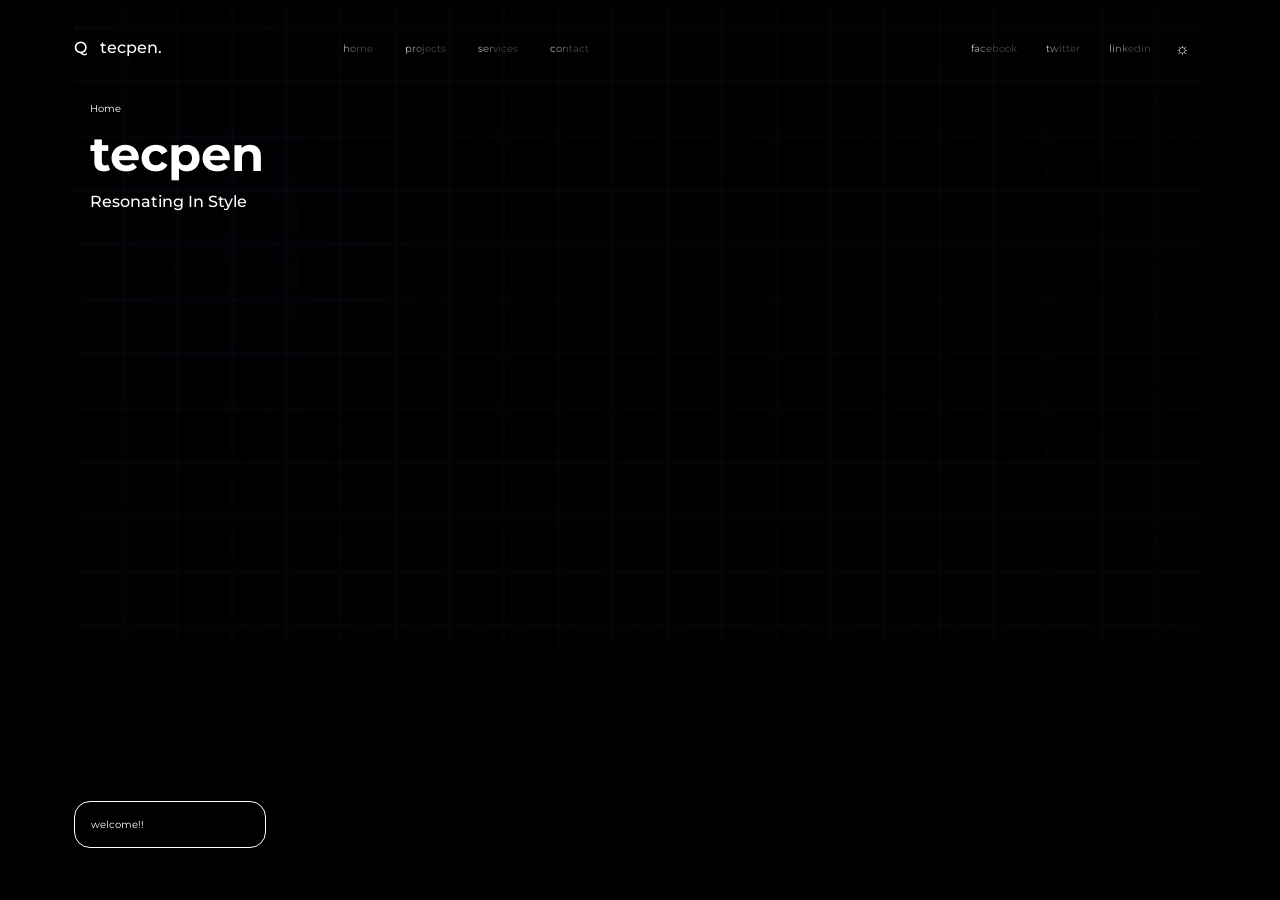
==== index.html @ 7b7effd6 "three js implemented" ====
<!DOCTYPE html>
<html lang="en">

<head>
    <meta charset="UTF-8">
    <meta http-equiv="X-UA-Compatible" content="IE=edge">
    <meta name="viewport" content="width=device-width, initial-scale=1.0">
    <link rel='stylesheet' href="./css/navigation.css">
    <link rel='stylesheet' href="./css/style.css">
    <link rel='stylesheet' href="./css/layout.css">
    <link rel='stylesheet' href="./css/modal.css">
    <link rel='icon' href='./public/favicon/logo (3).png'>
    <link
        href="https://fonts.googleapis.com/css2?family=Inter:ital,opsz,wght@0,14..32,100..900;1,14..32,100..900&family=Montserrat:ital,wght@0,100..900;1,100..900&display=swap"
        rel="stylesheet">
    <link href="https://fonts.googleapis.com/css2?family=Rubik+Mono+One&display=swap" rel="stylesheet">
    <title>tecpen.</title>
</head>

<body>
    <img class="gridImage" src="./public/background.jpg" alt="">
    <!-- Navigation Bar -->
    <div class="navigation">
        <div class="left">
            <h4>
               Q
            </h4>
            <a href="http://www.tecpen.co">tecpen.</a>

            <!-- <h5>
                resonating the future in style
            </h5> -->
        </div>
        <div class="right">
            <div class="items">
                <h5 id="home">home</h5>
                <h5 id="projects">projects</h5>
                <h5 id="services">services</h5>
                <h5 id="contact">contact</h5>
            </div>
    
            <div class="media">
                <h5>facebook</h5>
                <h5>twitter</h5>
                <h5>linkedin</h5>
            </div>
        </div>
        <div class="theme-button">☼</div>
    </div>
    <!-- Main Container  -->
    <div class="container">
        <div class="effect"></div>
        <!-- Left Column (Sidebar) -->
        <div class="sidebar">
            <div class="top">
                <h2 id="sidebar-heading">Home</h2>
                <h1 id="sidebar-title">tecpen</h1>
                <h4 id="sidebar-subtitle">Resonating In Style</h4>
            </div>

            <div id="bottom">
                welcome!!
            <!-- Categories for Projects will go here -->
            </div>
   
        </div>

        <!-- Right Column (Content) -->
        <div class="content">
            
            <!-- <h2>Main Content</h2>
            <p>This is where the main content goes.</p> -->
        </div>
    </div>


    <script src="js/main.js"></script>
    <script src="js/projectPage.js"></script>
    <script src="js/servicePage.js"></script>
    <script type="module" src="js/pageNavigator.js"></script>
</body>

</html>
---- css/navigation.css ----
:root{
    --primary-color : #000000;
    --sidebar : darkgrey;
    --rectangle : #8F72E3;
    --inverse : white;
    --font : #1E1E1E;
    --secondary-color : #8F72E3;
    --container : black;
}

[data-theme='dark'] {
    --primary-color: #F6F6F6;
    --sidebar: darkgrey;
    --rectangle: #101010;
    --inverse : black;
    --font: black;
    --secondary-color: #8F72E3;
    --container : white;
    --shadow: black;
}

.navigation{
    /* align-self: center; */
    /* vertical-align: middle; */
    /* background-color: blue; */
    position: relative;
    display: flex;
    flex-direction: row;
    z-index: 100;
    /* justify-content: space-between; */
    /* filter: drop-shadow(var(--shadow) 0rem .0rem .1rem); */
    transition: 0.5s;
    cursor: pointer;
    /* padding-top: .5rem; */
    height: clamp(3rem, 5rem, 5rem);
    /* width: 100%; */
}

.left{
    gap: .8rem;
    /* background-color: red; */
    align-self: center;
    display: flex;
    flex-direction: row;
    width: 28vw;
}
.right{
    display: flex;
    flex-direction: row;
    width: 100%;
    justify-content: space-between;
    position: relative;
    /* justify-content: flex-start; */
    /* width: 129vh; */
}
.items{
    /* background-color: red; */
    /* margin-right: 10vw; */
    align-items: center;
    position: relative;
    display: flex;
    flex-direction: row;
    gap: 1rem;

}
.media{
    align-items: center;
    position: relative;
    display: flex;
    flex-direction: row;
    gap: .8rem;
}
.theme-button{

    border-radius: 1rem;
    align-self: center;
    margin: .5rem 0.5rem;
    padding: .5rem 0.5rem;
    border: none;
    cursor: pointer;
    color: var(--font);
    transition: .2s ease-in-out;
}
.theme-button:hover{
    border-radius: 1rem;
    padding: .5rem 0.5rem;
    background-color: var(--rectangle);
    border: none;
    cursor: pointer;
    color: var(--primary-color);
    transition: .4s ease-in-out;
}
.navigation:hover{
    width: 100%;
    transition: .5s ease-in-out;
}
.toggle{
    position: fixed;
    display: flex;
    /* background-color: red; */
    width: 100%;
    text-align: center;
    left: 0;
    transform: translateX(10rem) translateY(-120rem);
}

@media (max-width: 1050px) {
    .right{
        width: 60vw;
        justify-content: end;
    }
    .media{
        display: none;
    }
    .items{
        z-index: 100;
        gap: 1px;
    }
}
---- css/style.css ----
:root{
    --primary-color : #000000;
    --secondary-color : #8F72E3;
    --input-box : #E5E5E5;
    --sidebar : darkgrey;
    --font : white;
    --shadow : rgb(0, 0, 0);
    --title : 4vw;
    --text : 1.5vw;
}

[data-theme='light'] {
    --primary-color: #F6F6F6;
    --secondary-color: #8F72E3;
    --sidebar: darkgrey;
    --input-box : #E5E5E5;
    --font: #1E1E1E;
    --shadow: rgba(14, 14, 14, 0.4);
    --title : 4vw;
    --text : 1.5vw;
}

html, body{
    position: relative;
    display: flex;
    flex-direction: column;
    background-color: var(--primary-color);
    margin-inline: 3%;
    font-family: 'Montserrat';
    overflow: hidden;
    gap: min(0rem,1rem);
}

/* Add styles for the mouse contour effect */
.cursor-contour {
    position: absolute;
    width: 10rem;  /* Size of the contour circle */
    height: 10rem;
    border-radius: 50%;
    background-color: rgb(220, 205, 241);  /* Dark contour */
    pointer-events: none;  /* Prevent it from interfering with other elements */
    transition: transform 0.5s ease-out;
    z-index: 9999;
    mix-blend-mode: soft-light;
    filter: blur(2rem);
}

/* Background Image */

.gridImage {
    position: absolute;
    z-index: 0;
    opacity: 4%;  /* Start with the grid invisible */
    transition: opacity 0.2s ease-in-out;
    width: 100%; /* Image size to match the cursor */
    filter: grayscale(100%) invert(100%); 
    mix-blend-mode: screen;
    
}

::-webkit-scrollbar{
    width: 1px;
    height: 0px;
    padding: 1em;
}

::-webkit-scrollbar-thumb {
    background-color: var(--sidebar);
}

h1, h2, h3, h4, h5, h6, p {
    margin: 0;
    padding: 0;
    font-weight: 400;
}
a{
    font-size: 16px;
    line-height: 1;
    font-weight: 500;
    text-decoration: none;
    color: white;
}
/* The Big Header */
h1 {
    color: var(--font);
    /* margin: 0 5%; */
    font-size: 48px;
    line-height: 1;
    font-weight: 700;
}
/* Breadcrumb */
h2 {
    color: var(--font);
    font-size: 10px;
    line-height: 1;
}
/* WordMark Only */
h3 {
    background: linear-gradient(to right, #8F72E3 0%, #8F72E3 40%, black 40%, black 100%);
    background-clip: text;
    color: transparent;
    font-size: 1.5vw;
    font-weight: 700;
    /* width: 5vw; */
    /* text-align: center; */
}
/* Tabs and Simple Define (h4 h5) */
h4, h5 {
    color: var(--font);
    width: fit-content;
}
h4 {
    /* font-size: var(--text); */
    font-size: 16px;
    line-height: 1;
    font-weight: 500;
}
/* Navbar Items */
h5 {
    font-size: clamp(0.5rem, calc(1vw + .1rem), .625rem);
    font-weight: 400;
    padding: .4rem .5rem;
    transition: 0.5s ease-in-out;
    border-radius: .5rem;
    background: linear-gradient(to right, var(--font) 0%, rgba(255, 255, 255, 0.253) 50%);
    background-clip: text;
    color: transparent;
}
h5:hover {
    font-size: clamp(0.5rem, calc(1vw + .1rem), .65rem);
    border: solid .05rem var(--font);
    font-weight: 600;
    padding: .5rem .6rem;
    border-radius: .5rem;
    background: linear-gradient(to right, var(--font) 0%, var(--font) 100%);
    background-clip: text;
    color: transparent;
    transition: 0.5s ease-in-out;
}
h6{
    padding: clamp(0.5rem, 1.3rem, 1.3rem);
    border-radius: .5rem;
    /* font-size: clamp(0.5rem,0.75rem, 0.75rem); */
    font-size: 10px;
    font-weight: 400;
    background-color: var(--shadow);
    color: var(--font);
    line-height: 1;
}
h6:hover{
    transition: 0.5s;
    padding: clamp(0.6rem,1.4rem, 1.4rem);
    background-color: var(--font);
    color: var(--sidebar);
}

p {
    color: var(--font);
    font-size: .8vw;
    /* line-height: 1; */
    font-weight: 400;
}
#tag{
    width: fit-content;
    padding: .7rem;
    border-radius: .5rem;
    font-size: 12px;
    font-weight: 500;
    line-height: 1;
    background-color: white;
    color: black;
}

button{
    margin-top: 1rem;
    padding: .8rem;
    padding-left: 1.5rem;
    padding-right: 1.5rem;
    width: auto;
    font-size: 1vw;
}

@media (max-width: 1050px) {

    h1 {
        font-size: 32px;

    }
    h2 {
        font-size: 10px;
    }
    /* WordMark Only */
    h3 {
        background: linear-gradient(to right, #8F72E3 0%, #8F72E3 40%, black 40%, black 100%);
        background-clip: text;
        color: transparent;
        font-size: 20px;
        font-weight: 700;
        /* width: 5vw; */
        /* text-align: center; */
    }
    /* Tabs and Simple Define (h4 h5) */
    h4 {
        /* font-size: var(--text); */
        font-size: 16px;
        line-height: 1;
        font-weight: 500;
    }
    /* h6{
        padding: 1.3rem;
        border-radius: .5rem;
        font-size: 12px;
        font-weight: 400;
        font-weight: 400;
        background-color: var(--shadow);
        color: var(--font);
        line-height: 1;
    } */
    p {
        font-size: 16px;
    }
    button{
        font-size: 12px;
    }
  }
---- css/layout.css ----
/* Container */
.container {
    position: relative;
    display: flex;
    justify-content: space-between;
    gap: 5rem;
    flex-direction: row;
}
/* Left Sidebar */
.sidebar {
    position: relative;
    width: 15vw; 
    height: clamp(100%);
    display: flex;
    flex-direction: column;
    /* gap: min(1.25rem, 5rem); */
    justify-content: space-between;
    /* margin-bottom: 5rem; */

}

.sidebar .top{
    padding: 1rem;
    height: min(25vh,auto);
    display: flex;
    flex-direction: column;
    gap: 1rem;
    /* border-radius: 1rem; */
    /* box-shadow: 0px 0px 10px 1px var(--secondary-color); */
}
.sidebar #bottom{
    display: flex;
    flex-direction: column;
    cursor: pointer;
    gap: .5rem;
    padding: min(1rem);
    border-radius: 1rem;
    border: solid 1px var(--font);
    color: var(--font);
    overflow-x: scroll;
    font-size: 10px;
}

/* Right Content Column */
.content{
    /* margin-left: 23vw ; */
    width: 100%;
    padding: 1.25rem;
    /* background-color: red; */
    height: 80vh;
    overflow: scroll;
    display: flex;
    /* flex-wrap: wrap; */
    flex-direction: column;
    gap: 1rem;
}

/* Projects */
.project-item{
    display: flex;
    flex-direction: row;
    gap: 2rem;
    background-color: black;
    color: rgb(250, 236, 253);
    justify-content: space-between;
    border-radius: min(1rem, 2rem);
    padding: min(1rem, 2rem);
    cursor: pointer;
    /*The transition is set in the JavaScript file (projectpage.js).*/
    box-shadow: 0 0 .5rem rgba(255, 255, 255, 0.096);
    /* box-shadow: inset 5em 1em rgba(255, 255, 255, 0.349); */
}
.project-item:hover  {
    background-color: rgb(159, 151, 196);
    color: black;
}

.project-item:hover #tag  {
    background-color: black;
    color: rgb(187, 151, 196);
}

.project-info{
    display: flex;
    flex-direction: column;
    gap: 1rem;
}

.content-image {
    width: clamp(1rem, 15rem, 100%);  /* Ensures the image spans the width of its container */
    height: clamp(5rem, 12rem, 15rem); /* Maintain aspect ratio */
    object-fit: cover; /* This ensures images are cropped to fit the area without distorting their aspect ratio */
    border-radius: 1rem;
}

/* Services */
.service-item {
    display: flex;
    flex-direction: column;
    gap: 2rem;
    background-color: black;
    color: rgb(250, 236, 253);
    justify-content: space-between;
    border-radius: 2rem;
    padding: 2rem;
    cursor: pointer;
    /*The transition is set in the JavaScript file (projectpage.js).*/
    box-shadow: 0 0 .5rem rgba(255, 255, 255, 0.096);
    /* box-shadow: inset 5em 1em rgba(255, 255, 255, 0.349); */
}
.service-item:hover {
    background-color: rgb(171, 151, 196);
    color: black;
}

@media (max-width: 1050px) {
    .container {
        gap: 0rem;
        flex-direction: column;
        /* background-color:red; */
    }
    .sidebar{
        width: auto;
        flex-direction: column;
        margin-bottom: 0rem;
    }

    /* .sidebar #bottom::before {
        content: '';
        width: 75vh;
        height: 6vh;
        border-radius: 100%;
        background-color: rgb(0, 0, 0);
        position: absolute;
        top: 7rem;
        left: -5rem;
    }
    .sidebar #bottom::after {
        content: '';
        width: 75vh;
        height: 6vh;
        border-radius: 100%;
        background-color: rgb(0, 0, 0);
        position: absolute;
        top: 12rem;
        left: -5rem;
    } */

    .sidebar #bottom{
        flex-direction: row;
        width: 80vw;
        overflow-x: scroll
        /* height: auto; */
    }

    .content{
        width: auto;
        margin-block: 1rem;
        border-radius: 1rem;
    }
   
}
---- css/modal.css ----
.effect {
    content: '';
    background-color: rgb(135, 25, 209);
    filter: blur(3rem);
    opacity: 1;
    position: absolute;
    height: 20rem;
    width: 20rem;
    border-radius: 100%;
    opacity: 50%;
    z-index: 0;
    mix-blend-mode: color-dodge;
    transition: .5s;
    
    /* Slower and smoother animation */
    animation: moveEffect 12s ease-in-out infinite; /* Slower by increasing the duration */
}

/* Keyframes to animate the movement */
@keyframes moveEffect {
    0% {
        top: 8rem;
        left: 50rem;
        background-color: rgb(135, 25, 209);
    }
    25% {
        top: 10rem;
        left: 20rem;
        background-color: rgb(34, 113, 204);
    }
    50% {
        top: 20rem;
        left: 20rem;
        background-color: rgb(25, 209, 80);
    }
    75% {
        top: 30rem;
        left: 40rem;
        background-color: rgb(218, 159, 33);
    }
    90% {
        top: 10rem;
        left: 60rem;
        background-color: rgb(218, 33, 73);
    }
    100% {
        top: 8rem;
        left: 50rem;
        background-color: rgb(135, 25, 209);
    }
}
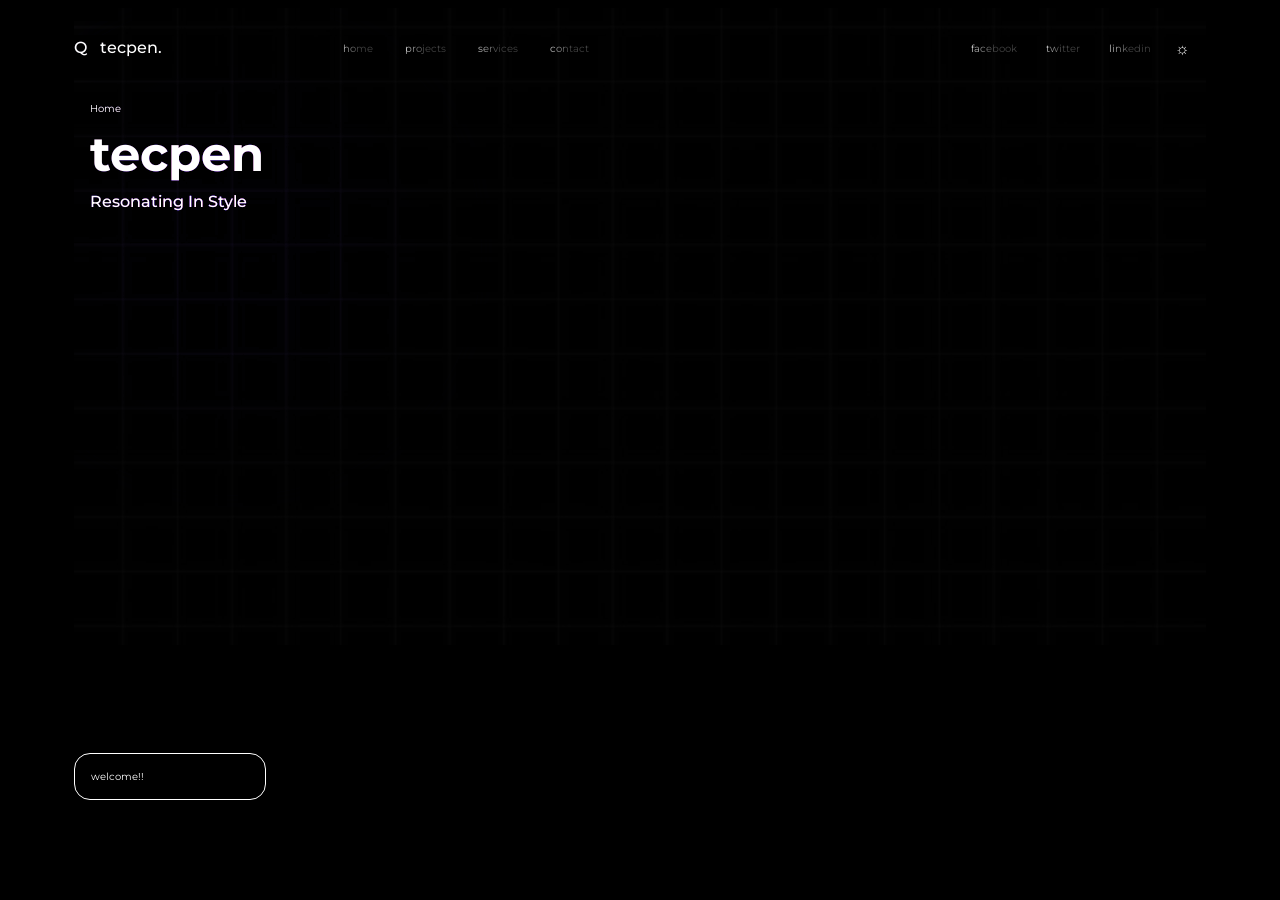
==== commit 9e66309e: "for a while changes" ====
--- a/index.html
+++ b/index.html
@@ -49,7 +49,7 @@
     </div>
     <!-- Main Container  -->
     <div class="container">
-        <div class="effect"></div>
+        
         <!-- Left Column (Sidebar) -->
         <div class="sidebar">
             <div class="top">
@@ -67,10 +67,10 @@
 
         <!-- Right Column (Content) -->
         <div class="content">
-            
             <!-- <h2>Main Content</h2>
             <p>This is where the main content goes.</p> -->
         </div>
+        <div class="effect"></div>
     </div>
 
 
--- a/css/style.css
+++ b/css/style.css
@@ -157,7 +157,7 @@
 p {
     color: var(--font);
     font-size: .8vw;
-    /* line-height: 1; */
+    line-height: 1.5;
     font-weight: 400;
 }
 #tag{
--- a/css/layout.css
+++ b/css/layout.css
@@ -15,8 +15,7 @@
     flex-direction: column;
     /* gap: min(1.25rem, 5rem); */
     justify-content: space-between;
-    /* margin-bottom: 5rem; */
-
+    margin-bottom: 3rem;
 }
 
 .sidebar .top{
@@ -46,19 +45,30 @@
     /* margin-left: 23vw ; */
     width: 100%;
     padding: 1.25rem;
-    /* background-color: red; */
     height: 80vh;
     overflow: scroll;
     display: flex;
-    /* flex-wrap: wrap; */
+    flex-wrap: wrap;
     flex-direction: column;
     gap: 1rem;
+}
+
+.information{
+    display: flex;
+    flex-direction: column;
+    justify-content: space-between;
+    height: 70vh;
+    width: 20vw;
+    gap: .5rem;
+    padding: 1rem;
+
 }
 
 /* Projects */
 .project-item{
     display: flex;
     flex-direction: row;
+    width: 100%;
     gap: 2rem;
     background-color: black;
     color: rgb(250, 236, 253);
--- a/css/modal.css
+++ b/css/modal.css
@@ -7,7 +7,7 @@
     height: 20rem;
     width: 20rem;
     border-radius: 100%;
-    opacity: 50%;
+    opacity: 40%;
     z-index: 0;
     mix-blend-mode: color-dodge;
     transition: .5s;
@@ -41,7 +41,7 @@
     90% {
         top: 10rem;
         left: 60rem;
-        background-color: rgb(218, 33, 73);
+        background-color: rgb(233, 147, 36);
     }
     100% {
         top: 8rem;
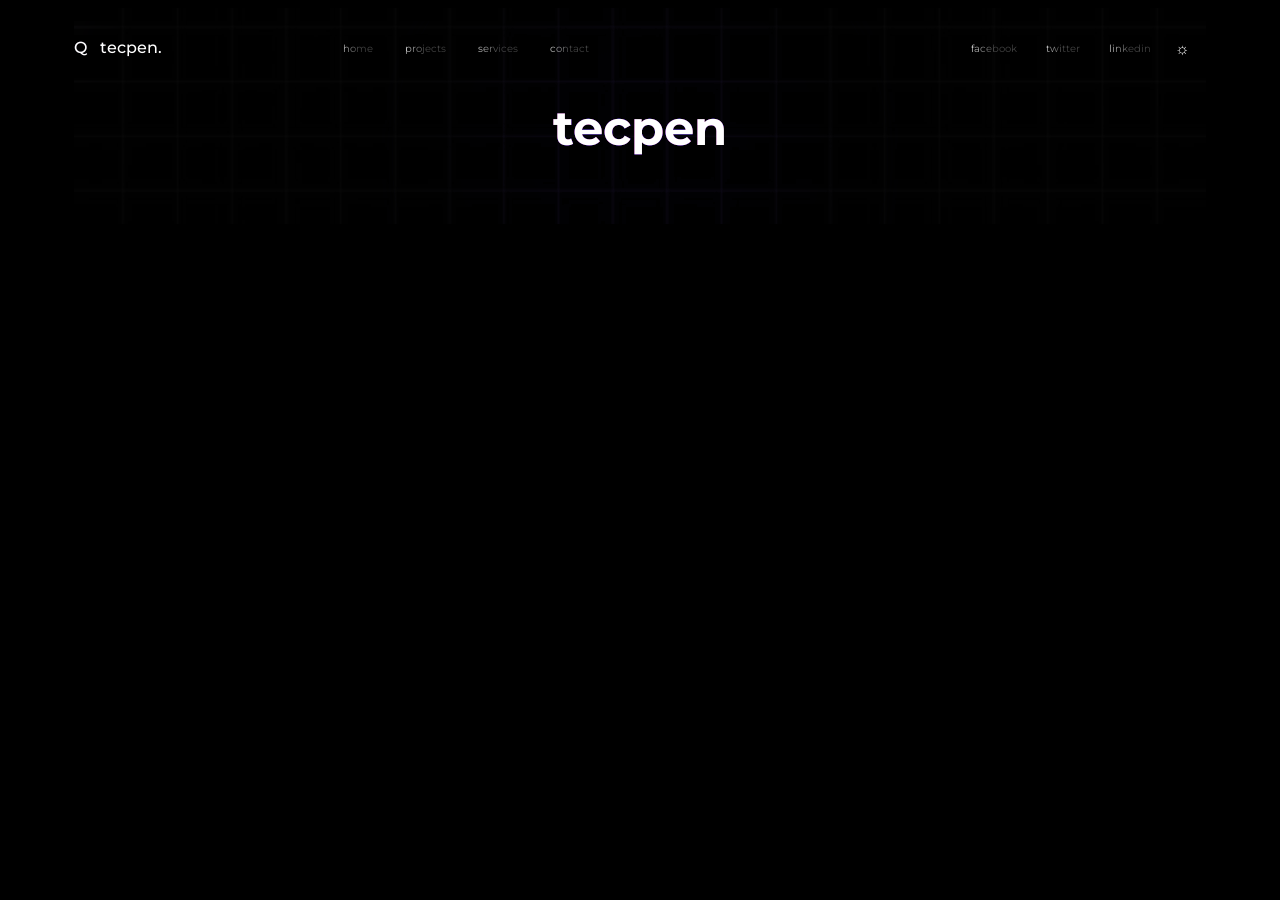
==== commit 2d681a5b: "changed UI again" ====
--- a/index.html
+++ b/index.html
@@ -51,18 +51,16 @@
     <div class="container">
         
         <!-- Left Column (Sidebar) -->
-        <div class="sidebar">
+        <div class="breadcrumb">
             <div class="top">
-                <h2 id="sidebar-heading">Home</h2>
+                <!-- <h2 id="sidebar-heading">Home</h2> -->
                 <h1 id="sidebar-title">tecpen</h1>
-                <h4 id="sidebar-subtitle">Resonating In Style</h4>
+                <!-- <h4 id="sidebar-subtitle">Resonating In Style</h4> -->
             </div>
 
-            <div id="bottom">
+            <!-- <div id="bottom">
                 welcome!!
-            <!-- Categories for Projects will go here -->
-            </div>
-   
+            </div> -->
         </div>
 
         <!-- Right Column (Content) -->
@@ -70,14 +68,18 @@
             <!-- <h2>Main Content</h2>
             <p>This is where the main content goes.</p> -->
         </div>
+        <!-- <div id="bottom">
+            welcome!!
+        </div> -->
         <div class="effect"></div>
     </div>
 
 
     <script src="js/main.js"></script>
-    <script src="js/projectPage.js"></script>
     <script src="js/servicePage.js"></script>
     <script type="module" src="js/pageNavigator.js"></script>
+    <script src="js/mapdata.js"></script>
+    <script src="js/projectPage.js"></script>
 </body>
 
 </html>
--- a/css/style.css
+++ b/css/style.css
@@ -138,7 +138,7 @@
     transition: 0.5s ease-in-out;
 }
 h6{
-    padding: clamp(0.5rem, 1.3rem, 1.3rem);
+    padding: clamp(0.5rem, 1.3rem, 1rem);
     border-radius: .5rem;
     /* font-size: clamp(0.5rem,0.75rem, 0.75rem); */
     font-size: 10px;
@@ -149,7 +149,8 @@
 }
 h6:hover{
     transition: 0.5s;
-    padding: clamp(0.6rem,1.4rem, 1.4rem);
+    font-size: 12px;
+    padding: clamp(0.6rem,1.4rem, .9rem);
     background-color: var(--font);
     color: var(--sidebar);
 }
--- a/css/layout.css
+++ b/css/layout.css
@@ -2,74 +2,98 @@
 .container {
     position: relative;
     display: flex;
-    justify-content: space-between;
-    gap: 5rem;
-    flex-direction: row;
+    justify-content: center;
+    align-items: center;
+    gap: 1rem;
+    flex-direction: column;
 }
 /* Left Sidebar */
-.sidebar {
+.breadcrumb {
     position: relative;
-    width: 15vw; 
+    /* width: 15vw;  */
     height: clamp(100%);
     display: flex;
     flex-direction: column;
     /* gap: min(1.25rem, 5rem); */
     justify-content: space-between;
-    margin-bottom: 3rem;
+    /* margin-bottom: 3rem; */
+}
+.breadcrumb .top{
+    padding: 1rem;
+    /* background-color: red; */
+    /* height: 1px; */
+    /* height: min(25vh,auto); */
+    display: flex;
+    flex-direction: column;
+    align-items: center;
+    /* gap: 1rem; */
+    justify-content: center;
+    /* border-radius: 1rem; */
+    /* box-shadow: 0px 0px 10px 1px var(--secondary-color); */
+}
+.bottom{
+    position: relative;
+    /* bottom: 1rem;
+    left: calc(30vw); */
+    display: flex;
+    flex-direction: row;
+    cursor: pointer;
+    gap: .5rem;
+    padding: .5rem;
+    border-radius: 1rem;
+    width: auto;
+    justify-content: center;
+
+    color: var(--font);
+    overflow-x: scroll;
+    background-color: rgba(117, 117, 117, 0.068);
+    backdrop-filter: blur(10px);
 }
 
-.sidebar .top{
-    padding: 1rem;
-    height: min(25vh,auto);
+.content{
+    position: relative;
+    width: 80%;
+    padding: 1.25rem;
     display: flex;
     flex-direction: column;
     gap: 1rem;
-    /* border-radius: 1rem; */
-    /* box-shadow: 0px 0px 10px 1px var(--secondary-color); */
 }
-.sidebar #bottom{
+/* Home Section */
+.home{
     display: flex;
-    flex-direction: column;
-    cursor: pointer;
-    gap: .5rem;
-    padding: min(1rem);
-    border-radius: 1rem;
-    border: solid 1px var(--font);
-    color: var(--font);
-    overflow-x: scroll;
-    font-size: 10px;
+    flex-direction: row;
+    overflow: hidden;
+    justify-content: center;
+    align-items: center;
 }
-
-/* Right Content Column */
-.content{
-    /* margin-left: 23vw ; */
-    width: 100%;
-    padding: 1.25rem;
-    height: 80vh;
-    overflow: scroll;
-    display: flex;
-    flex-wrap: wrap;
-    flex-direction: column;
-    gap: 1rem;
-}
-
 .information{
     display: flex;
     flex-direction: column;
-    justify-content: space-between;
-    height: 70vh;
-    width: 20vw;
+    justify-content: start;
+    /* height: 70vh; */
+    /* width: 80vw; */
     gap: .5rem;
     padding: 1rem;
+}
+canvas{
+    display: flex;
+    /* width: 5rem; */
+    position: relative;
 
 }
 
 /* Projects */
+.projects{
+    display: flex;
+    flex-direction: column;
+    gap:1rem;
+    border-radius: 1rem;
+    height: 70vh;
+    overflow: scroll;
+}
 .project-item{
     display: flex;
     flex-direction: row;
-    width: 100%;
-    gap: 2rem;
     background-color: black;
     color: rgb(250, 236, 253);
     justify-content: space-between;
@@ -84,12 +108,10 @@
     background-color: rgb(159, 151, 196);
     color: black;
 }
-
 .project-item:hover #tag  {
     background-color: black;
     color: rgb(187, 151, 196);
 }
-
 .project-info{
     display: flex;
     flex-direction: column;
@@ -104,6 +126,11 @@
 }
 
 /* Services */
+.services{
+    display: flex;
+    flex-direction: column;
+    gap:1rem;
+}
 .service-item {
     display: flex;
     flex-direction: column;
@@ -156,10 +183,8 @@
         left: -5rem;
     } */
 
-    .sidebar #bottom{
-        flex-direction: row;
-        width: 80vw;
-        overflow-x: scroll
+    .bottom{
+        /* left: 0.5vw; */
         /* height: auto; */
     }
 
--- a/css/modal.css
+++ b/css/modal.css
@@ -11,6 +11,7 @@
     z-index: 0;
     mix-blend-mode: color-dodge;
     transition: .5s;
+    pointer-events: none;
     
     /* Slower and smoother animation */
     animation: moveEffect 12s ease-in-out infinite; /* Slower by increasing the duration */
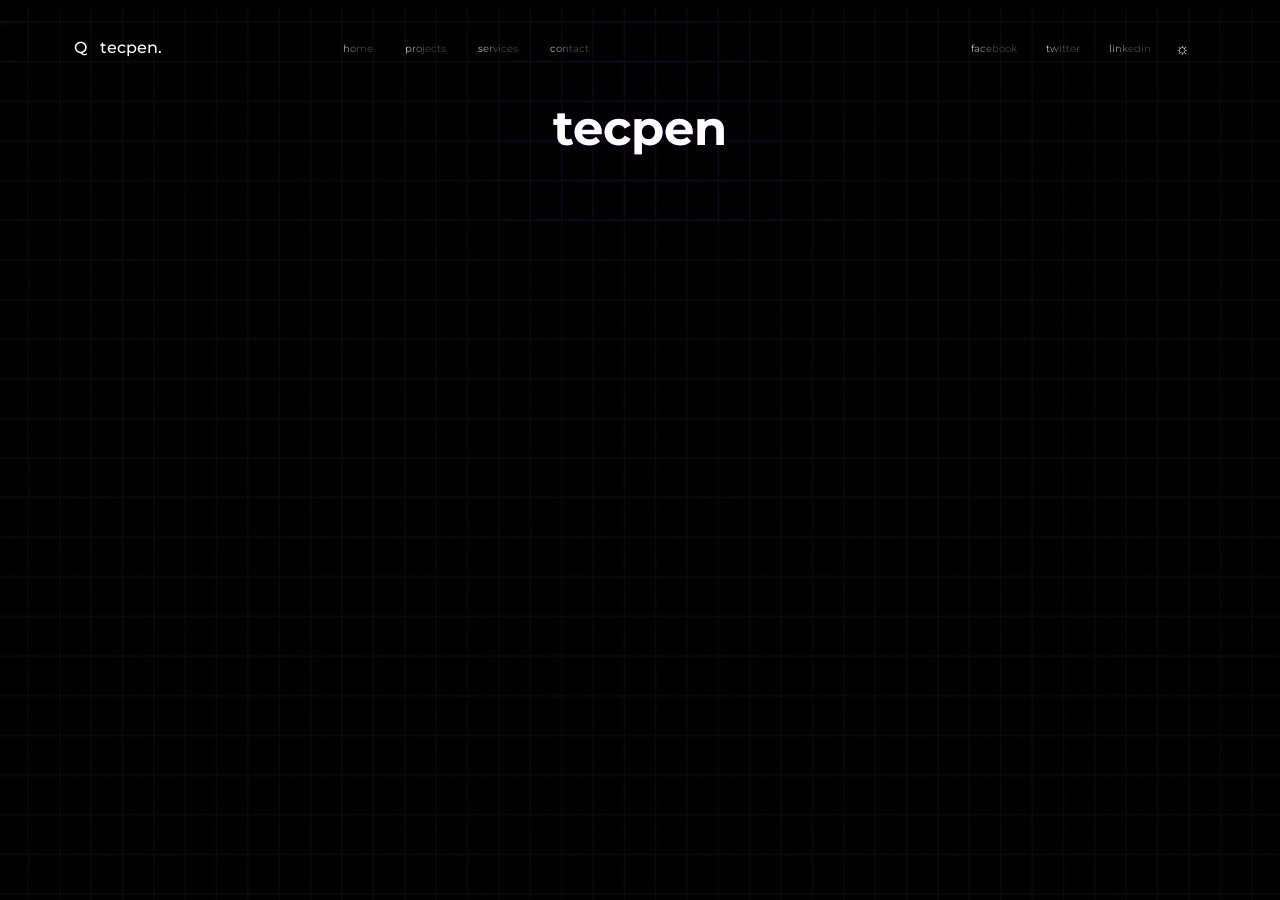
==== commit bd1a84c6: "gridfix" ====
--- a/index.html
+++ b/index.html
@@ -18,7 +18,7 @@
 </head>
 
 <body>
-    <img class="gridImage" src="./public/background.jpg" alt="">
+    <img class="gridImage" src="./public/scaledBackground.png" alt="">
     <!-- Navigation Bar -->
     <div class="navigation">
         <div class="left">
--- a/css/style.css
+++ b/css/style.css
@@ -33,7 +33,7 @@
 
 /* Add styles for the mouse contour effect */
 .cursor-contour {
-    position: absolute;
+    position: fixed;
     width: 10rem;  /* Size of the contour circle */
     height: 10rem;
     border-radius: 50%;
@@ -46,17 +46,6 @@
 }
 
 /* Background Image */
-
-.gridImage {
-    position: absolute;
-    z-index: 0;
-    opacity: 4%;  /* Start with the grid invisible */
-    transition: opacity 0.2s ease-in-out;
-    width: 100%; /* Image size to match the cursor */
-    filter: grayscale(100%) invert(100%); 
-    mix-blend-mode: screen;
-    
-}
 
 ::-webkit-scrollbar{
     width: 1px;
--- a/css/layout.css
+++ b/css/layout.css
@@ -1,3 +1,35 @@
+/* .gridImage {
+    position: fixed;
+    background-color: red;
+    z-index: 0;
+    opacity: 10%; 
+    transition: opacity 0.2s ease-in-out;
+    width: 100vw;
+    left: 0rem;
+
+    filter: grayscale(100%) invert(100%); 
+    mix-blend-mode: screen;
+    object-fit: fill;
+} */
+.gridImage {
+    position: fixed;
+    z-index: 0;
+    opacity: 8%;  /* Start with the grid invisible */
+    transition: opacity 0.2s ease-in-out;
+    width: 100vw;
+    height: 100vh;
+    left: 0rem;
+    filter: grayscale(100%) invert(100%); 
+    mix-blend-mode: screen;
+    object-fit: fill;
+    
+    /* Add radial gradient to blend edges */
+    background: radial-gradient(circle, rgba(255, 255, 255, 0) 50%, rgba(0, 0, 0, 0.7) 100%), red;
+    pointer-events: none;
+}
+
+
+
 /* Container */
 .container {
     position: relative;
@@ -151,6 +183,10 @@
 }
 
 @media (max-width: 1050px) {
+    .gridImage {
+        width: 500vw;
+        height: 100vh;
+    }
     .container {
         gap: 0rem;
         flex-direction: column;
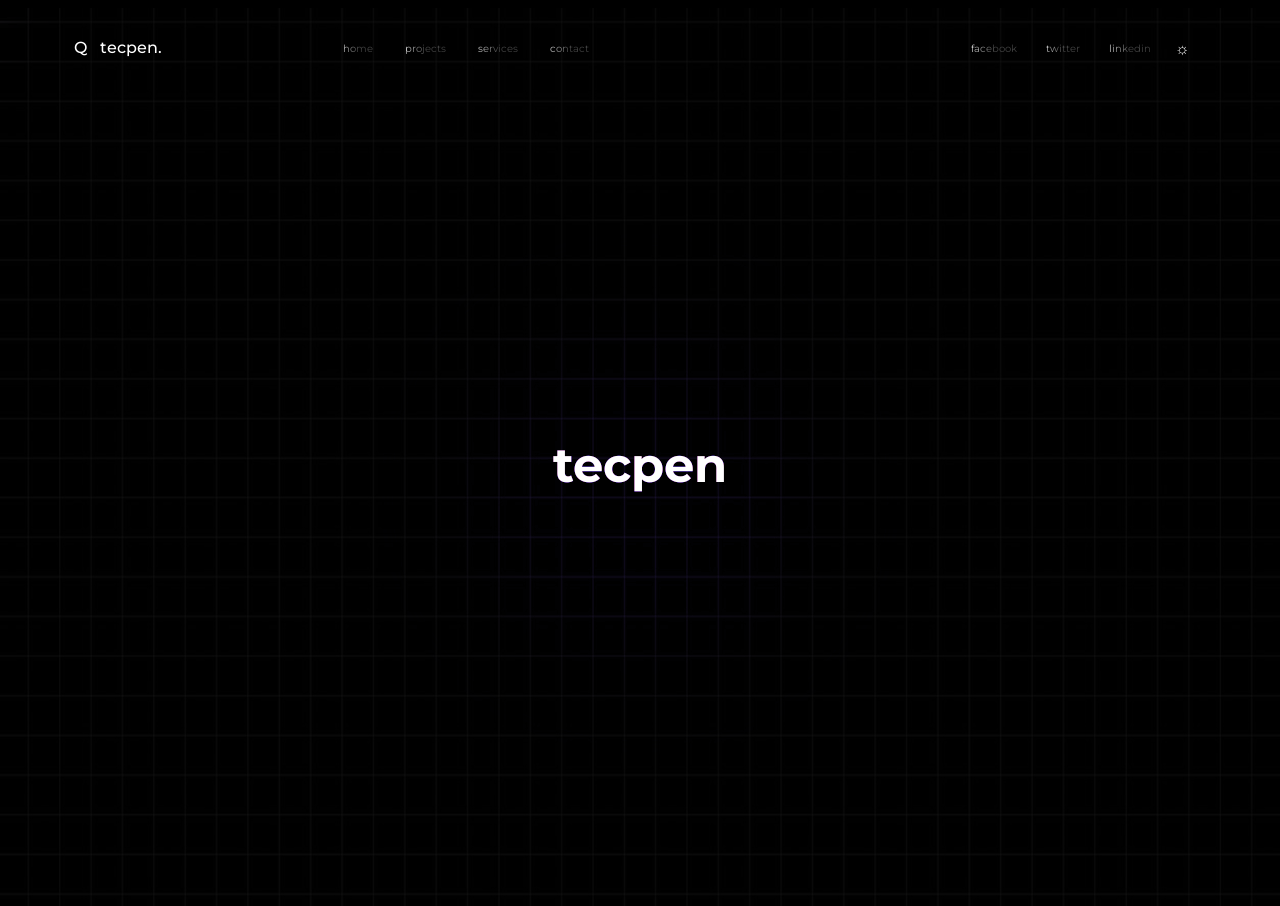
==== commit 6c591bca: "more projects" ====
--- a/index.html
+++ b/index.html
@@ -52,15 +52,7 @@
         
         <!-- Left Column (Sidebar) -->
         <div class="breadcrumb">
-            <div class="top">
-                <!-- <h2 id="sidebar-heading">Home</h2> -->
-                <h1 id="sidebar-title">tecpen</h1>
-                <!-- <h4 id="sidebar-subtitle">Resonating In Style</h4> -->
-            </div>
-
-            <!-- <div id="bottom">
-                welcome!!
-            </div> -->
+            <h1 id="sidebar-title">tecpen</h1>
         </div>
 
         <!-- Right Column (Content) -->
--- a/css/layout.css
+++ b/css/layout.css
@@ -1,16 +1,3 @@
-/* .gridImage {
-    position: fixed;
-    background-color: red;
-    z-index: 0;
-    opacity: 10%; 
-    transition: opacity 0.2s ease-in-out;
-    width: 100vw;
-    left: 0rem;
-
-    filter: grayscale(100%) invert(100%); 
-    mix-blend-mode: screen;
-    object-fit: fill;
-} */
 .gridImage {
     position: fixed;
     z-index: 0;
@@ -37,6 +24,7 @@
     justify-content: center;
     align-items: center;
     gap: 1rem;
+    height: 90vh;
     flex-direction: column;
 }
 /* Left Sidebar */
@@ -50,19 +38,7 @@
     justify-content: space-between;
     /* margin-bottom: 3rem; */
 }
-.breadcrumb .top{
-    padding: 1rem;
-    /* background-color: red; */
-    /* height: 1px; */
-    /* height: min(25vh,auto); */
-    display: flex;
-    flex-direction: column;
-    align-items: center;
-    /* gap: 1rem; */
-    justify-content: center;
-    /* border-radius: 1rem; */
-    /* box-shadow: 0px 0px 10px 1px var(--secondary-color); */
-}
+
 .bottom{
     position: relative;
     /* bottom: 1rem;
@@ -73,8 +49,9 @@
     gap: .5rem;
     padding: .5rem;
     border-radius: 1rem;
-    width: auto;
+    align-self: center;
     justify-content: center;
+    width: fit-content;
 
     color: var(--font);
     overflow-x: scroll;
@@ -98,14 +75,30 @@
     justify-content: center;
     align-items: center;
 }
-.information{
+
+
+.information {
     display: flex;
     flex-direction: column;
     justify-content: start;
-    /* height: 70vh; */
-    /* width: 80vw; */
-    gap: .5rem;
+    gap: 0.5rem;
     padding: 1rem;
+    animation: slideInFromRight 0.8s ease-out forwards;
+    transform: translateX(100%); /* Start off-screen */
+}
+
+@keyframes slideInFromRight {
+    0% {
+        opacity: 0%;
+        transform: translateX(-200%); /* Start from the right */
+    }
+    20%{
+        opacity: 0%;
+    }
+    100% {
+        opacity: 100%;
+        transform: translateX(0); /* End at the normal position */
+    }
 }
 canvas{
     display: flex;
@@ -120,7 +113,7 @@
     flex-direction: column;
     gap:1rem;
     border-radius: 1rem;
-    height: 70vh;
+    height: 65vh;
     overflow: scroll;
 }
 .project-item{
@@ -162,6 +155,8 @@
     display: flex;
     flex-direction: column;
     gap:1rem;
+    height: 80vh;
+    overflow-y: scroll ;
 }
 .service-item {
     display: flex;
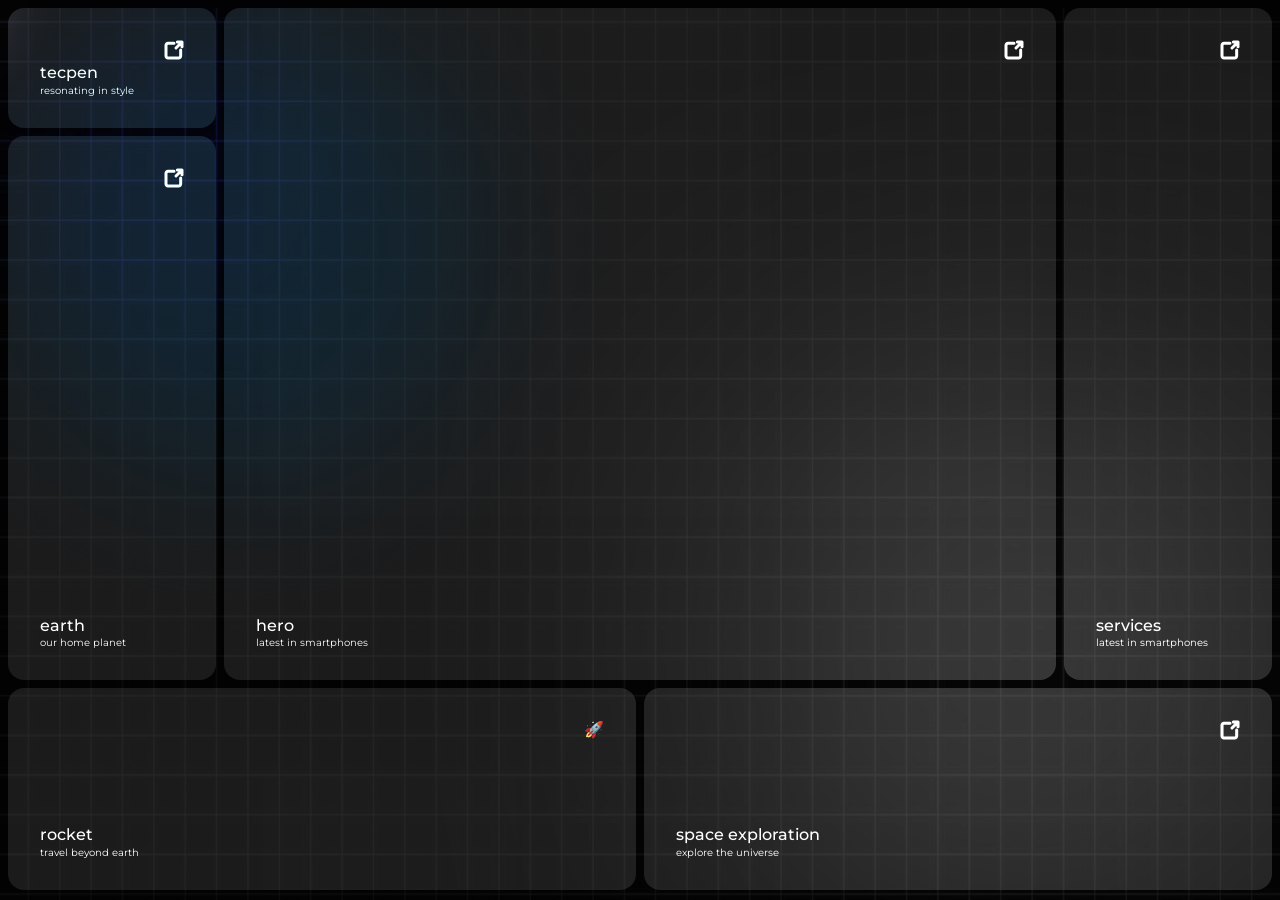
==== commit 29551193: "again a new ui March 7" ====
--- a/index.html
+++ b/index.html
@@ -20,56 +20,16 @@
 <body>
     <img class="gridImage" src="./public/scaledBackground.png" alt="">
     <!-- Navigation Bar -->
-    <div class="navigation">
-        <div class="left">
-            <h4>
-               Q
-            </h4>
-            <a href="http://www.tecpen.co">tecpen.</a>
-
-            <!-- <h5>
-                resonating the future in style
-            </h5> -->
-        </div>
-        <div class="right">
-            <div class="items">
-                <h5 id="home">home</h5>
-                <h5 id="projects">projects</h5>
-                <h5 id="services">services</h5>
-                <h5 id="contact">contact</h5>
-            </div>
-    
-            <div class="media">
-                <h5>facebook</h5>
-                <h5>twitter</h5>
-                <h5>linkedin</h5>
-            </div>
-        </div>
-        <div class="theme-button">☼</div>
-    </div>
     <!-- Main Container  -->
     <div class="container">
-        
-        <!-- Left Column (Sidebar) -->
-        <div class="breadcrumb">
-            <h1 id="sidebar-title">tecpen</h1>
-        </div>
-
-        <!-- Right Column (Content) -->
-        <div class="content">
-            <!-- <h2>Main Content</h2>
-            <p>This is where the main content goes.</p> -->
-        </div>
-        <!-- <div id="bottom">
-            welcome!!
-        </div> -->
         <div class="effect"></div>
     </div>
 
 
     <script src="js/main.js"></script>
+    <script type="module" src="js/pageNavigator.js"></script>
+    <script src="js/homePage.js"></script>
     <script src="js/servicePage.js"></script>
-    <script type="module" src="js/pageNavigator.js"></script>
     <script src="js/mapdata.js"></script>
     <script src="js/projectPage.js"></script>
 </body>
--- a/css/navigation.css
+++ b/css/navigation.css
@@ -19,57 +19,6 @@
     --shadow: black;
 }
 
-.navigation{
-    /* align-self: center; */
-    /* vertical-align: middle; */
-    /* background-color: blue; */
-    position: relative;
-    display: flex;
-    flex-direction: row;
-    z-index: 100;
-    /* justify-content: space-between; */
-    /* filter: drop-shadow(var(--shadow) 0rem .0rem .1rem); */
-    transition: 0.5s;
-    cursor: pointer;
-    /* padding-top: .5rem; */
-    height: clamp(3rem, 5rem, 5rem);
-    /* width: 100%; */
-}
-
-.left{
-    gap: .8rem;
-    /* background-color: red; */
-    align-self: center;
-    display: flex;
-    flex-direction: row;
-    width: 28vw;
-}
-.right{
-    display: flex;
-    flex-direction: row;
-    width: 100%;
-    justify-content: space-between;
-    position: relative;
-    /* justify-content: flex-start; */
-    /* width: 129vh; */
-}
-.items{
-    /* background-color: red; */
-    /* margin-right: 10vw; */
-    align-items: center;
-    position: relative;
-    display: flex;
-    flex-direction: row;
-    gap: 1rem;
-
-}
-.media{
-    align-items: center;
-    position: relative;
-    display: flex;
-    flex-direction: row;
-    gap: .8rem;
-}
 .theme-button{
 
     border-radius: 1rem;
@@ -90,18 +39,47 @@
     color: var(--primary-color);
     transition: .4s ease-in-out;
 }
-.navigation:hover{
+#nav{
+    width: 15rem;
+    height: fit-content;
+    display: block;
+    position: absolute;
+    top: 0;
+    margin: 2%;
+    cursor: pointer;
+ 
+}
+.boxText{
+    background-color: var(--transparent);
+    border-radius: 1rem;
+    padding: 2rem;
+    gap: 1rem;
+    
+}
+.boxList{
+    display: none;
+}
+
+#nav:hover .boxList {
+    display: flex;
+    flex-direction: column;
+    gap: 1rem;
+
+}
+.navbar-option{
+    display: flex;
+    position: relative;
+    /* background-color: var(--secondary-color); */
+    cursor: pointer;
     width: 100%;
-    transition: .5s ease-in-out;
+    padding: 1rem;
 }
-.toggle{
-    position: fixed;
-    display: flex;
-    /* background-color: red; */
+
+.navbar-option:hover{
+    background-color: var(--secondary-color);
+    cursor: pointer;
     width: 100%;
-    text-align: center;
-    left: 0;
-    transform: translateX(10rem) translateY(-120rem);
+    padding: 1rem;
 }
 
 @media (max-width: 1050px) {
--- a/css/style.css
+++ b/css/style.css
@@ -1,23 +1,25 @@
 :root{
-    --primary-color : #000000;
+    --primary-color : #020202;
     --secondary-color : #8F72E3;
     --input-box : #E5E5E5;
-    --sidebar : darkgrey;
+    --transparent : rgba(255, 255, 255, 0.101);
     --font : white;
     --shadow : rgb(0, 0, 0);
     --title : 4vw;
     --text : 1.5vw;
+    --gap: .5rem
 }
 
 [data-theme='light'] {
     --primary-color: #F6F6F6;
     --secondary-color: #8F72E3;
-    --sidebar: darkgrey;
+    --transparent : rgba(255, 255, 255, 0.101);
     --input-box : #E5E5E5;
     --font: #1E1E1E;
     --shadow: rgba(14, 14, 14, 0.4);
     --title : 4vw;
     --text : 1.5vw;
+    --gap: .5rem
 }
 
 html, body{
@@ -25,9 +27,7 @@
     display: flex;
     flex-direction: column;
     background-color: var(--primary-color);
-    margin-inline: 3%;
     font-family: 'Montserrat';
-    overflow: hidden;
     gap: min(0rem,1rem);
 }
 
@@ -45,6 +45,36 @@
     filter: blur(2rem);
 }
 
+.container::before {
+    content: '';
+    position: fixed;
+    width: 30rem;  /* Size of the contour circle */
+    height: 30rem;
+    border-radius: 50%;
+    background-color: rgb(76, 148, 177);  /* Dark contour */
+    pointer-events: none;  /* Prevent it from interfering with other elements */
+    z-index: 100;
+    mix-blend-mode: soft-light;
+    filter: blur(5rem);
+    top: 0rem;
+    left: 0rem;
+}
+.container::after {
+    content: '';
+    position: fixed;
+    width: 30rem;  /* Size of the contour circle */
+    height: 30rem;
+    border-radius: 50%;
+    background-color: rgb(255, 255, 255);  /* Dark contour */
+    pointer-events: none;  /* Prevent it from interfering with other elements */
+    z-index: 1;
+    mix-blend-mode: soft-light;
+    filter: blur(10rem);
+    right: 1rem;
+    bottom: 1rem;
+}
+
+
 /* Background Image */
 
 ::-webkit-scrollbar{
--- a/css/layout.css
+++ b/css/layout.css
@@ -15,28 +15,9 @@
     pointer-events: none;
 }
 
-
-
 /* Container */
 .container {
     position: relative;
-    display: flex;
-    justify-content: center;
-    align-items: center;
-    gap: 1rem;
-    height: 90vh;
-    flex-direction: column;
-}
-/* Left Sidebar */
-.breadcrumb {
-    position: relative;
-    /* width: 15vw;  */
-    height: clamp(100%);
-    display: flex;
-    flex-direction: column;
-    /* gap: min(1.25rem, 5rem); */
-    justify-content: space-between;
-    /* margin-bottom: 3rem; */
 }
 
 .bottom{
@@ -59,23 +40,77 @@
     backdrop-filter: blur(10px);
 }
 
-.content{
-    position: relative;
-    width: 80%;
-    padding: 1.25rem;
-    display: flex;
-    flex-direction: column;
-    gap: 1rem;
-}
 /* Home Section */
 .home{
-    display: flex;
-    flex-direction: row;
-    overflow: hidden;
-    justify-content: center;
-    align-items: center;
-}
-
+    position: relative;
+    display: flex;
+    flex-direction: column;
+    /* background-color: rgb(58, 19, 19); */
+    height: auto;
+    gap: var(--gap);
+    height: 98vh;
+}
+
+.bento-box {
+    position: relative;
+    display: flex;
+    flex-direction: column;
+    padding: 2rem;
+    box-sizing: border-box; /* Ensure padding is included in width calculation */
+    border-radius: 1rem;
+    height: 100%;
+    width: 100%; /* Ensure bento box takes full width */
+    background-color: var(--transparent);
+    justify-content: space-between;
+    text-transform: lowercase;
+    transition: 1s;
+}
+.icon-row{
+    display: flex;
+    justify-content: flex-end;
+}
+#bento-1{
+    height: 20%;
+}
+.bento-box:hover{
+    background-color: var(--secondary-color);
+    text-transform: uppercase;
+    transition: 1s text-transform;
+
+}
+
+.firstRow {
+    display: flex;
+    width: 100%;
+    height: 100%;
+    gap: var(--gap);
+}
+
+.firstRowCol {
+    display: flex;
+    flex-direction: column;
+    width: 100%;
+    gap: var(--gap);
+}
+
+.firstCol {
+    flex: 1; /* Take equal space */
+}
+
+.middleCol {
+    flex: 4; /* This column will be bigger */
+}
+
+.thirdCol {
+    flex: 1; /* Take equal space */
+}
+
+.secondRow {
+    display: flex;
+    width: 100%;
+    height: 30%;
+    gap: var(--gap);
+}
 
 .information {
     display: flex;
@@ -109,25 +144,36 @@
 
 /* Projects */
 .projects{
-    display: flex;
-    flex-direction: column;
+    padding: .5rem;
+    display: flex;
+    /* flex-direction: column; */
+    flex-wrap: wrap;
     gap:1rem;
     border-radius: 1rem;
-    height: 65vh;
+    height: 70vh;
     overflow: scroll;
+    /* background-color: rgba(117, 117, 117, 0.068); */
 }
 .project-item{
     display: flex;
-    flex-direction: row;
+    flex-direction: column;
     background-color: black;
     color: rgb(250, 236, 253);
     justify-content: space-between;
+    align-items: center;
     border-radius: min(1rem, 2rem);
-    padding: min(1rem, 2rem);
+    padding: .5rem;
+    gap: 1rem;
     cursor: pointer;
+    /* min-width: 20rem; */
+    width: auto;
+    height: 15rem;
+    /* border: solid 0.5px rgba(255, 255, 255, 0.075); */
+    /* height: 13rem; */
     /*The transition is set in the JavaScript file (projectpage.js).*/
-    box-shadow: 0 0 .5rem rgba(255, 255, 255, 0.096);
+    box-shadow: 0 0 .5rem rgb(61, 72, 92);
     /* box-shadow: inset 5em 1em rgba(255, 255, 255, 0.349); */
+    overflow: hidden;
 }
 .project-item:hover  {
     background-color: rgb(159, 151, 196);
@@ -138,25 +184,45 @@
     color: rgb(187, 151, 196);
 }
 .project-info{
-    display: flex;
-    flex-direction: column;
+    position: absolute;
+    display: none;
+    flex-direction: column;
+    /* background-color: red; */
     gap: 1rem;
+    width: 25rem ;
+    /* width: 12rem; */
+    transition: 2s ease-in-out !important;
+}
+.project-item:hover .project-info {
+    position: relative;
+    display: none;
+    justify-content: flex-end;
+    /* align-items: end; */
+    /* background-color: rgba(0, 0, 0, 0.87); */
+    flex-direction: column;
+    gap: -1rem;
+    z-index: 5;
+
+    transition: ease-in-out display;
 }
 
 .content-image {
-    width: clamp(1rem, 15rem, 100%);  /* Ensures the image spans the width of its container */
-    height: clamp(5rem, 12rem, 15rem); /* Maintain aspect ratio */
-    object-fit: cover; /* This ensures images are cropped to fit the area without distorting their aspect ratio */
-    border-radius: 1rem;
+    height: 15rem;
+    object-fit: fill; /* This ensures images are cropped to fit the area without distorting their aspect ratio */
+    border-radius: 1rem;
+    transition: 2s ease-in-out;
+    /* position: absolute; */
 }
 
 /* Services */
 .services{
     display: flex;
-    flex-direction: column;
+    /* flex-direction: column; */
+    flex-wrap: wrap;
     gap:1rem;
-    height: 80vh;
-    overflow-y: scroll ;
+    border-radius: 1rem;
+    height: 75vh;
+    overflow: scroll;
 }
 .service-item {
     display: flex;
@@ -167,6 +233,7 @@
     justify-content: space-between;
     border-radius: 2rem;
     padding: 2rem;
+    width: auto;
     cursor: pointer;
     /*The transition is set in the JavaScript file (projectpage.js).*/
     box-shadow: 0 0 .5rem rgba(255, 255, 255, 0.096);
--- a/css/modal.css
+++ b/css/modal.css
@@ -50,3 +50,51 @@
         background-color: rgb(135, 25, 209);
     }
 }
+
+/* Modal styles */
+#modal {
+    display: flex !important;
+    position: fixed;
+    justify-content: center;
+    /* margin: 0%; */
+    left: 0rem;
+    z-index: 5000;
+    width: 100vw;
+    height: 98vh;
+    background-color: rgba(0, 0, 0, 0.842); /* Transparent background with slight black tint */
+    overflow: scroll;
+  }
+  
+  .modal-content {
+    display: flex;
+    flex-direction: column;
+    justify-content: center;
+    align-items: center;
+    background-color: rgba(0, 0, 0, 0.842);
+    padding: 5rem 10rem;
+    gap: 1rem;
+    width: 40rem;
+    border-radius: 8px;
+    box-shadow: 0 4px 8px rgba(0, 0, 0, 0.1);
+  }
+  
+  .close-btn {
+    color: #aaa;
+    font-size: 28px;
+    font-weight: bold;
+    position: fixed;
+    top: 10px;
+    right: 15px;
+    cursor: pointer;
+  }
+  
+  .close-btn:hover,
+  .close-btn:focus {
+    color: grey;
+    text-decoration: none;
+  }
+  
+  .modal p {
+    font-size: 16px;
+    line-height: 1.5;
+  }
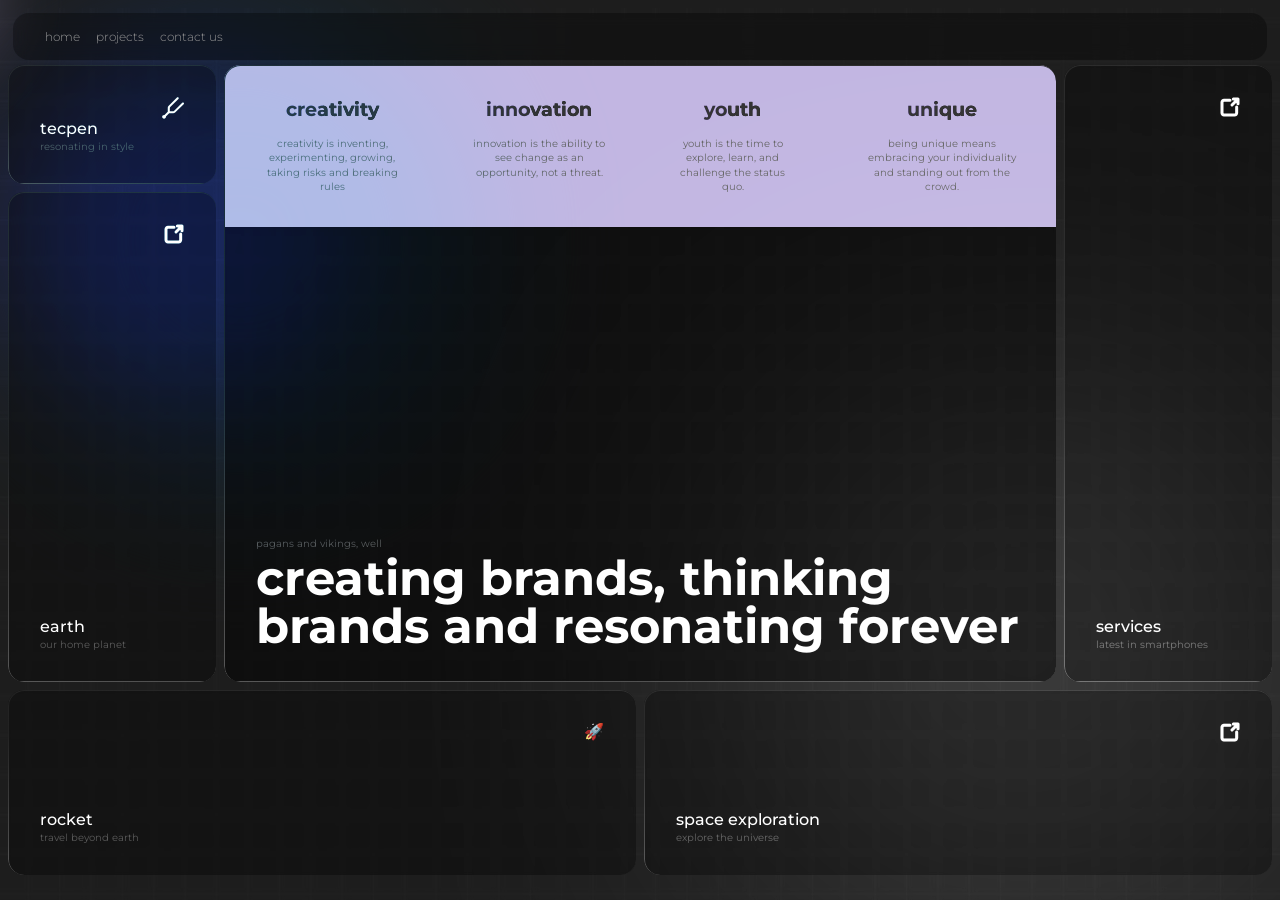
==== commit cd022550: "navbar and small responsive fixes" ====
--- a/index.html
+++ b/index.html
@@ -18,6 +18,11 @@
 </head>
 
 <body>
+    <div class="nav">
+        <a href="./index.html"> home</a>
+        <a href="./projects.html"> projects</a>
+        <a href="./"> contact us</a>
+    </div>
     <img class="gridImage" src="./public/scaledBackground.png" alt="">
     <!-- Navigation Bar -->
     <!-- Main Container  -->
--- a/css/navigation.css
+++ b/css/navigation.css
@@ -7,7 +7,6 @@
     --secondary-color : #8F72E3;
     --container : black;
 }
-
 [data-theme='dark'] {
     --primary-color: #F6F6F6;
     --sidebar: darkgrey;
@@ -18,7 +17,6 @@
     --container : white;
     --shadow: black;
 }
-
 .theme-button{
 
     border-radius: 1rem;
@@ -39,47 +37,31 @@
     color: var(--primary-color);
     transition: .4s ease-in-out;
 }
-#nav{
-    width: 15rem;
-    height: fit-content;
-    display: block;
-    position: absolute;
-    top: 0;
-    margin: 2%;
+.nav{
+    /* width: 15rem; */
+    margin: 5px;
+    /* height: fit-content; */
+    position: relative;
+    gap: 1rem;
+    padding: 1rem 2rem;
     cursor: pointer;
- 
-}
-.boxText{
+    backdrop-filter: blur(.5rem);
     background-color: var(--transparent);
     border-radius: 1rem;
-    padding: 2rem;
-    gap: 1rem;
-    
+    z-index: 9999;
+    display: flex;
+    flex-direction: row;
 }
-.boxList{
-    display: none;
+a{  color: rgb(148, 148, 148);
+    font-size: 12px;    
+    text-decoration: none;
+    font-weight: 300;
 }
 
-#nav:hover .boxList {
-    display: flex;
-    flex-direction: column;
-    gap: 1rem;
-
-}
-.navbar-option{
-    display: flex;
-    position: relative;
-    /* background-color: var(--secondary-color); */
-    cursor: pointer;
-    width: 100%;
-    padding: 1rem;
-}
-
-.navbar-option:hover{
-    background-color: var(--secondary-color);
-    cursor: pointer;
-    width: 100%;
-    padding: 1rem;
+a:hover{
+    color: white;
+    font-weight: 500;
+    transition: 1s;
 }
 
 @media (max-width: 1050px) {
@@ -94,4 +76,4 @@
         z-index: 100;
         gap: 1px;
     }
-}+}
--- a/css/style.css
+++ b/css/style.css
@@ -1,8 +1,8 @@
 :root{
-    --primary-color : #020202;
+    --primary-color : #1d1d1d;
     --secondary-color : #8F72E3;
     --input-box : #E5E5E5;
-    --transparent : rgba(255, 255, 255, 0.101);
+    --transparent : rgba(0, 0, 0, 0.322);
     --font : white;
     --shadow : rgb(0, 0, 0);
     --title : 4vw;
@@ -92,13 +92,7 @@
     padding: 0;
     font-weight: 400;
 }
-a{
-    font-size: 16px;
-    line-height: 1;
-    font-weight: 500;
-    text-decoration: none;
-    color: white;
-}
+
 /* The Big Header */
 h1 {
     color: var(--font);
@@ -109,7 +103,7 @@
 }
 /* Breadcrumb */
 h2 {
-    color: var(--font);
+    color: rgb(90, 90, 90);
     font-size: 10px;
     line-height: 1;
 }
@@ -129,7 +123,6 @@
     width: fit-content;
 }
 h4 {
-    /* font-size: var(--text); */
     font-size: 16px;
     line-height: 1;
     font-weight: 500;
--- a/css/layout.css
+++ b/css/layout.css
@@ -1,7 +1,7 @@
 .gridImage {
     position: fixed;
     z-index: 0;
-    opacity: 8%;  /* Start with the grid invisible */
+    opacity: 2%;  /* Start with the grid invisible */
     transition: opacity 0.2s ease-in-out;
     width: 100vw;
     height: 100vh;
@@ -18,12 +18,13 @@
 /* Container */
 .container {
     position: relative;
-}
-
+    display: flex;
+    flex-direction: column;
+    height: 90vh;
+}
 .bottom{
-    position: relative;
-    /* bottom: 1rem;
-    left: calc(30vw); */
+    position: absolute;
+    bottom: 1rem;
     display: flex;
     flex-direction: row;
     cursor: pointer;
@@ -50,6 +51,78 @@
     gap: var(--gap);
     height: 98vh;
 }
+/* Hero Section Mid Bento */
+#bento-3{
+    padding: 0rem;
+    clip-path: padding-box;
+    background-color: rgba(0, 0, 0, 0.5);
+    /* background-image: none; */
+    transition: 1s;
+}
+#bento-3 .bentotext{
+    padding: 2rem;
+}
+.featured {
+    position: relative;
+    display: flex;
+    flex-direction: row;  /* Allows wrapping to the next row if items exceed width */
+    gap: 2rem;  /* Adds space between items */
+    justify-content: space-between;  /* Ensures items are spaced evenly */
+    background-color: rgb(194, 182, 226);  /* Set background color of the featured section */
+    padding: 1rem;  /* Add padding to the featured section */
+    box-shadow: 0 0 10px rgba(0, 0, 0, 0.1);  /* Subtle shadow for a lifted effect */
+  }
+.item {
+    display: flex;
+    flex-direction: column;
+    align-items: center;
+    border-radius: 8px;  /* Rounded corners for individual items */
+    padding: 1rem;  /* Padding inside each item */
+    gap: 1rem;
+    transition: transform 0.3s ease;  /* Smooth transition for hover effect */
+}
+.item:hover {
+    transform: scale(1.05);  /* Slight zoom effect on hover */
+}
+.item h3 {
+    font-size: 1.2rem;
+    color: #333;
+}
+
+.item p {
+    font-size: .6rem;
+    color: #666;
+    text-align: center;
+}
+
+.icon-row{
+    display: flex;
+    justify-content: flex-end;
+}
+
+
+@property --rotate {
+    syntax: "<angle>";
+    initial-value: 13deg;
+    inherits: false;
+}
+.bento-box::before {
+    content: "";
+    position: absolute;
+    inset: 0;
+    border-radius: inherit;
+    padding: .5px; /* controls the "thickness" illusion */
+    background: linear-gradient(var(--rotate), #585858, #222222 43%, #2c2c2c);
+    -webkit-mask:
+      linear-gradient(#000000 0 0) content-box, 
+      linear-gradient(#fff 0 0);
+    -webkit-mask-composite: xor;
+    mask-composite: exclude;
+    z-index: 1;
+    pointer-events: none;
+    cursor: pointer;
+    animation: spin 7s linear infinite;
+  }
 
 .bento-box {
     position: relative;
@@ -64,19 +137,39 @@
     justify-content: space-between;
     text-transform: lowercase;
     transition: 1s;
-}
-.icon-row{
-    display: flex;
-    justify-content: flex-end;
-}
-#bento-1{
-    height: 20%;
-}
+    backdrop-filter: blur(.15em);
+}
+
+  @keyframes spin {
+    0% {
+      --rotate: 0deg;
+    }
+    100% {
+      --rotate: 360deg;
+    }
+  }
+
 .bento-box:hover{
+    /* cursor: pointer; */
     background-color: var(--secondary-color);
+    transition: 1s;
+    
+}
+
+.bento-box:hover h2{
     text-transform: uppercase;
-    transition: 1s text-transform;
-
+    transition: 1s;
+    color: white;
+}
+.bento-box:hover h4{
+    text-transform: uppercase;
+    color: white;
+    opacity: 50%;
+    transition: .1s;
+}
+
+#bento-1 {
+    height: 15vh;   
 }
 
 .firstRow {
@@ -85,33 +178,27 @@
     height: 100%;
     gap: var(--gap);
 }
-
 .firstRowCol {
     display: flex;
     flex-direction: column;
     width: 100%;
     gap: var(--gap);
 }
-
 .firstCol {
     flex: 1; /* Take equal space */
 }
-
 .middleCol {
     flex: 4; /* This column will be bigger */
 }
-
 .thirdCol {
     flex: 1; /* Take equal space */
 }
-
 .secondRow {
     display: flex;
     width: 100%;
     height: 30%;
     gap: var(--gap);
 }
-
 .information {
     display: flex;
     flex-direction: column;
@@ -143,45 +230,40 @@
 }
 
 /* Projects */
+.projectContainer{
+    position: relative;
+    display: flex;
+    flex-direction: column;
+    height: 90vh;
+}
 .projects{
     padding: .5rem;
     display: flex;
-    /* flex-direction: column; */
     flex-wrap: wrap;
     gap:1rem;
     border-radius: 1rem;
-    height: 70vh;
+    /* height: 70vh; */
     overflow: scroll;
-    /* background-color: rgba(117, 117, 117, 0.068); */
-}
-.project-item{
-    display: flex;
-    flex-direction: column;
+    background-color: rgba(117, 117, 117, 0.068);
+}
+.project-item {
+    display: flex;
+    flex: 1;
     background-color: black;
-    color: rgb(250, 236, 253);
     justify-content: space-between;
-    align-items: center;
     border-radius: min(1rem, 2rem);
     padding: .5rem;
-    gap: 1rem;
     cursor: pointer;
-    /* min-width: 20rem; */
-    width: auto;
     height: 15rem;
-    /* border: solid 0.5px rgba(255, 255, 255, 0.075); */
-    /* height: 13rem; */
-    /*The transition is set in the JavaScript file (projectpage.js).*/
+    width: min-content;
+    min-width: max-content;
+    box-sizing: border-box;
     box-shadow: 0 0 .5rem rgb(61, 72, 92);
-    /* box-shadow: inset 5em 1em rgba(255, 255, 255, 0.349); */
     overflow: hidden;
 }
 .project-item:hover  {
     background-color: rgb(159, 151, 196);
     color: black;
-}
-.project-item:hover #tag  {
-    background-color: black;
-    color: rgb(187, 151, 196);
 }
 .project-info{
     position: absolute;
@@ -191,24 +273,11 @@
     gap: 1rem;
     width: 25rem ;
     /* width: 12rem; */
-    transition: 2s ease-in-out !important;
-}
-.project-item:hover .project-info {
-    position: relative;
-    display: none;
-    justify-content: flex-end;
-    /* align-items: end; */
-    /* background-color: rgba(0, 0, 0, 0.87); */
-    flex-direction: column;
-    gap: -1rem;
-    z-index: 5;
-
-    transition: ease-in-out display;
-}
-
+}
 .content-image {
-    height: 15rem;
-    object-fit: fill; /* This ensures images are cropped to fit the area without distorting their aspect ratio */
+    height: 100%;
+    width: 100%;
+    object-fit: cover; /* This ensures images are cropped to fit the area without distorting their aspect ratio */
     border-radius: 1rem;
     transition: 2s ease-in-out;
     /* position: absolute; */
@@ -216,16 +285,18 @@
 
 /* Services */
 .services{
-    display: flex;
-    /* flex-direction: column; */
+    padding: .5rem;
+    display: flex;
     flex-wrap: wrap;
     gap:1rem;
     border-radius: 1rem;
-    height: 75vh;
+    /* height: 70vh; */
     overflow: scroll;
+    /* background-color: rgba(117, 117, 117, 0.068); */
 }
 .service-item {
     display: flex;
+    flex: 1;
     flex-direction: column;
     gap: 2rem;
     background-color: black;
@@ -233,7 +304,9 @@
     justify-content: space-between;
     border-radius: 2rem;
     padding: 2rem;
-    width: auto;
+    height: 15rem;
+    width: min-content;
+    min-width: max-content;
     cursor: pointer;
     /*The transition is set in the JavaScript file (projectpage.js).*/
     box-shadow: 0 0 .5rem rgba(255, 255, 255, 0.096);
@@ -253,43 +326,29 @@
         gap: 0rem;
         flex-direction: column;
         /* background-color:red; */
+        overflow: hidden;
+        height: 98vh;
+    }
+    .home{
+        overflow-y: scroll;
     }
     .sidebar{
         width: auto;
         flex-direction: column;
         margin-bottom: 0rem;
     }
-
-    /* .sidebar #bottom::before {
-        content: '';
-        width: 75vh;
-        height: 6vh;
-        border-radius: 100%;
-        background-color: rgb(0, 0, 0);
-        position: absolute;
-        top: 7rem;
-        left: -5rem;
-    }
-    .sidebar #bottom::after {
-        content: '';
-        width: 75vh;
-        height: 6vh;
-        border-radius: 100%;
-        background-color: rgb(0, 0, 0);
-        position: absolute;
-        top: 12rem;
-        left: -5rem;
-    } */
-
-    .bottom{
-        /* left: 0.5vw; */
-        /* height: auto; */
-    }
-
-    .content{
-        width: auto;
-        margin-block: 1rem;
-        border-radius: 1rem;
-    }
+    .featured {
+        overflow-x: scroll;
+    }
+   .firstRow{
+    display: flex;
+    flex-direction: column;
+   }
    
-}+   .secondRow{
+    display: flex;
+    flex-direction: column;
+   }
+
+}
+   
--- a/css/modal.css
+++ b/css/modal.css
@@ -1,13 +1,13 @@
 .effect {
     content: '';
     background-color: rgb(135, 25, 209);
-    filter: blur(3rem);
+    filter: blur(4rem);
     opacity: 1;
     position: absolute;
     height: 20rem;
     width: 20rem;
     border-radius: 100%;
-    opacity: 40%;
+    opacity: 30%;
     z-index: 0;
     mix-blend-mode: color-dodge;
     transition: .5s;
@@ -26,23 +26,23 @@
     }
     25% {
         top: 10rem;
-        left: 20rem;
+        left: 10rem;
         background-color: rgb(34, 113, 204);
     }
     50% {
         top: 20rem;
         left: 20rem;
-        background-color: rgb(25, 209, 80);
+        background-color: rgb(25, 135, 209);
     }
     75% {
-        top: 30rem;
-        left: 40rem;
-        background-color: rgb(218, 159, 33);
+        top: 40rem;
+        left: 60rem;
+        background-color: rgb(226, 174, 63);
     }
     90% {
         top: 10rem;
-        left: 60rem;
-        background-color: rgb(233, 147, 36);
+        left: 80rem;
+        background-color: rgb(238, 128, 55);
     }
     100% {
         top: 8rem;
